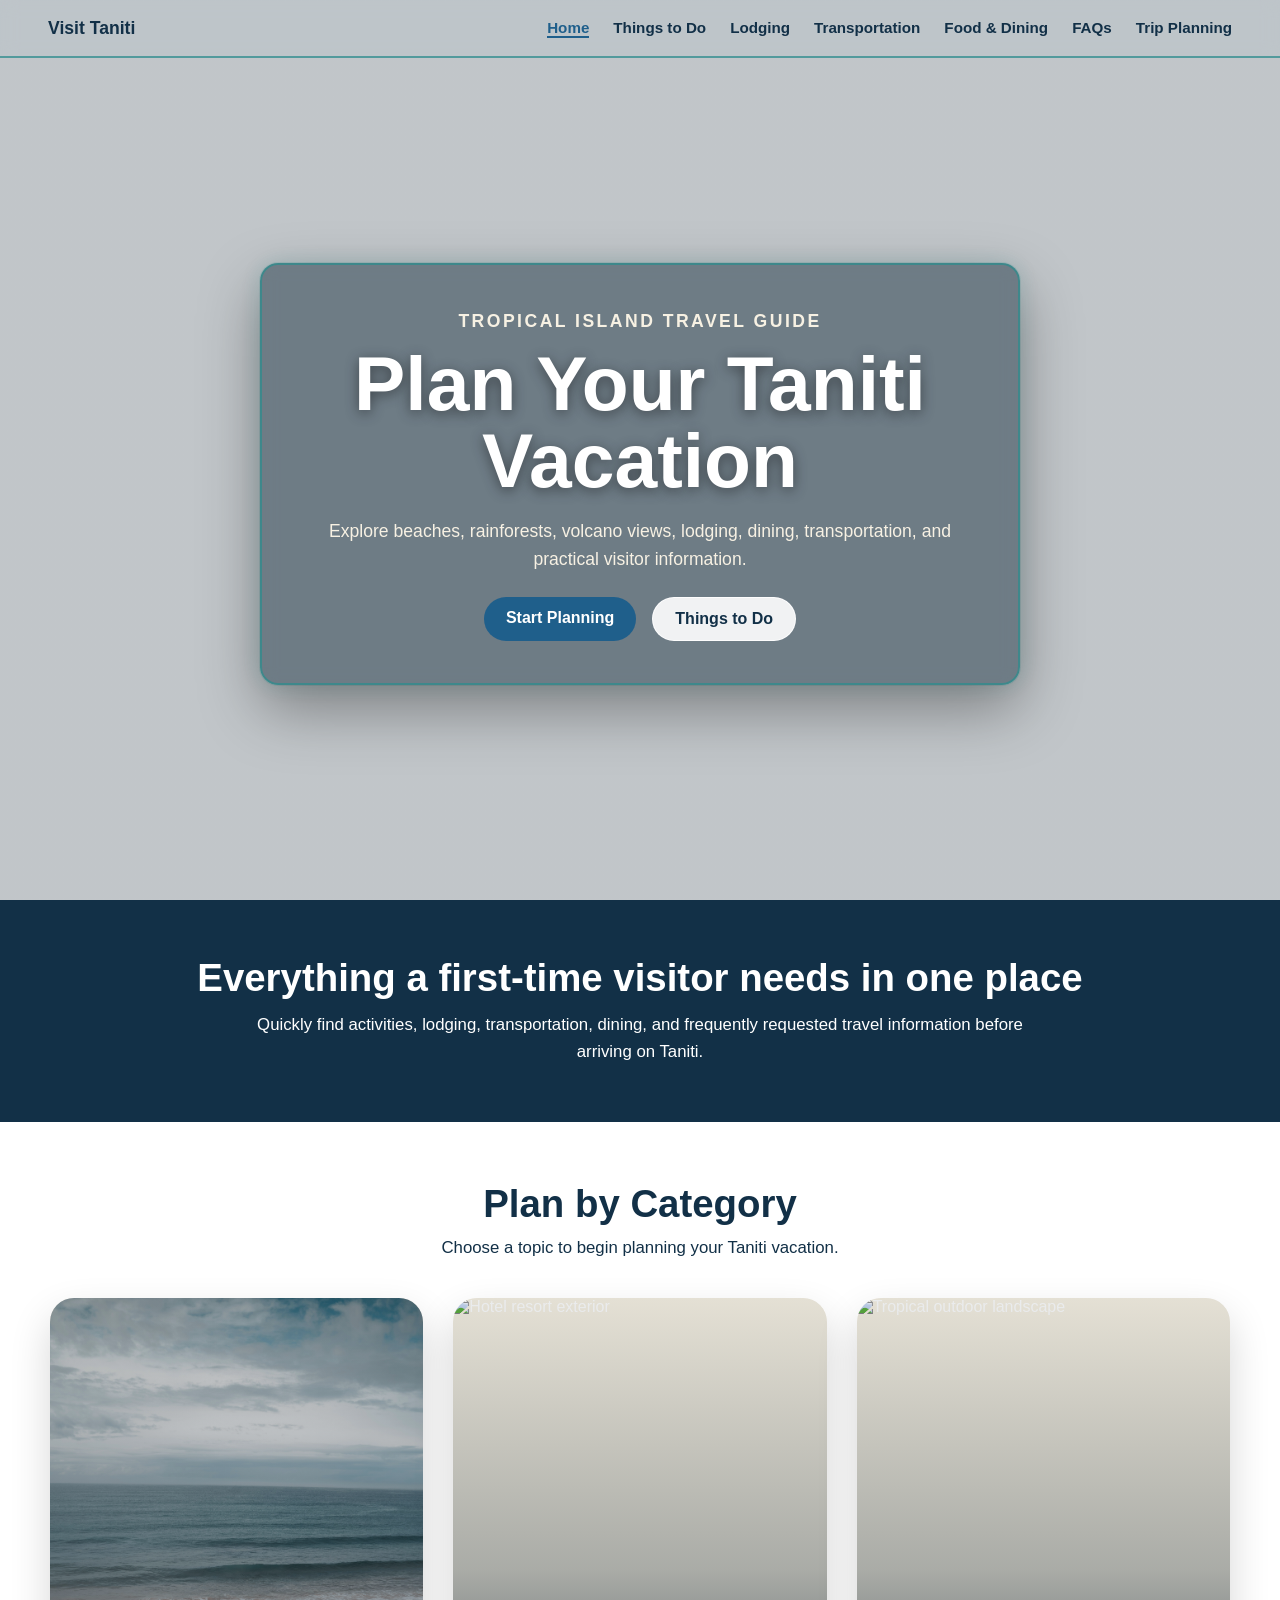
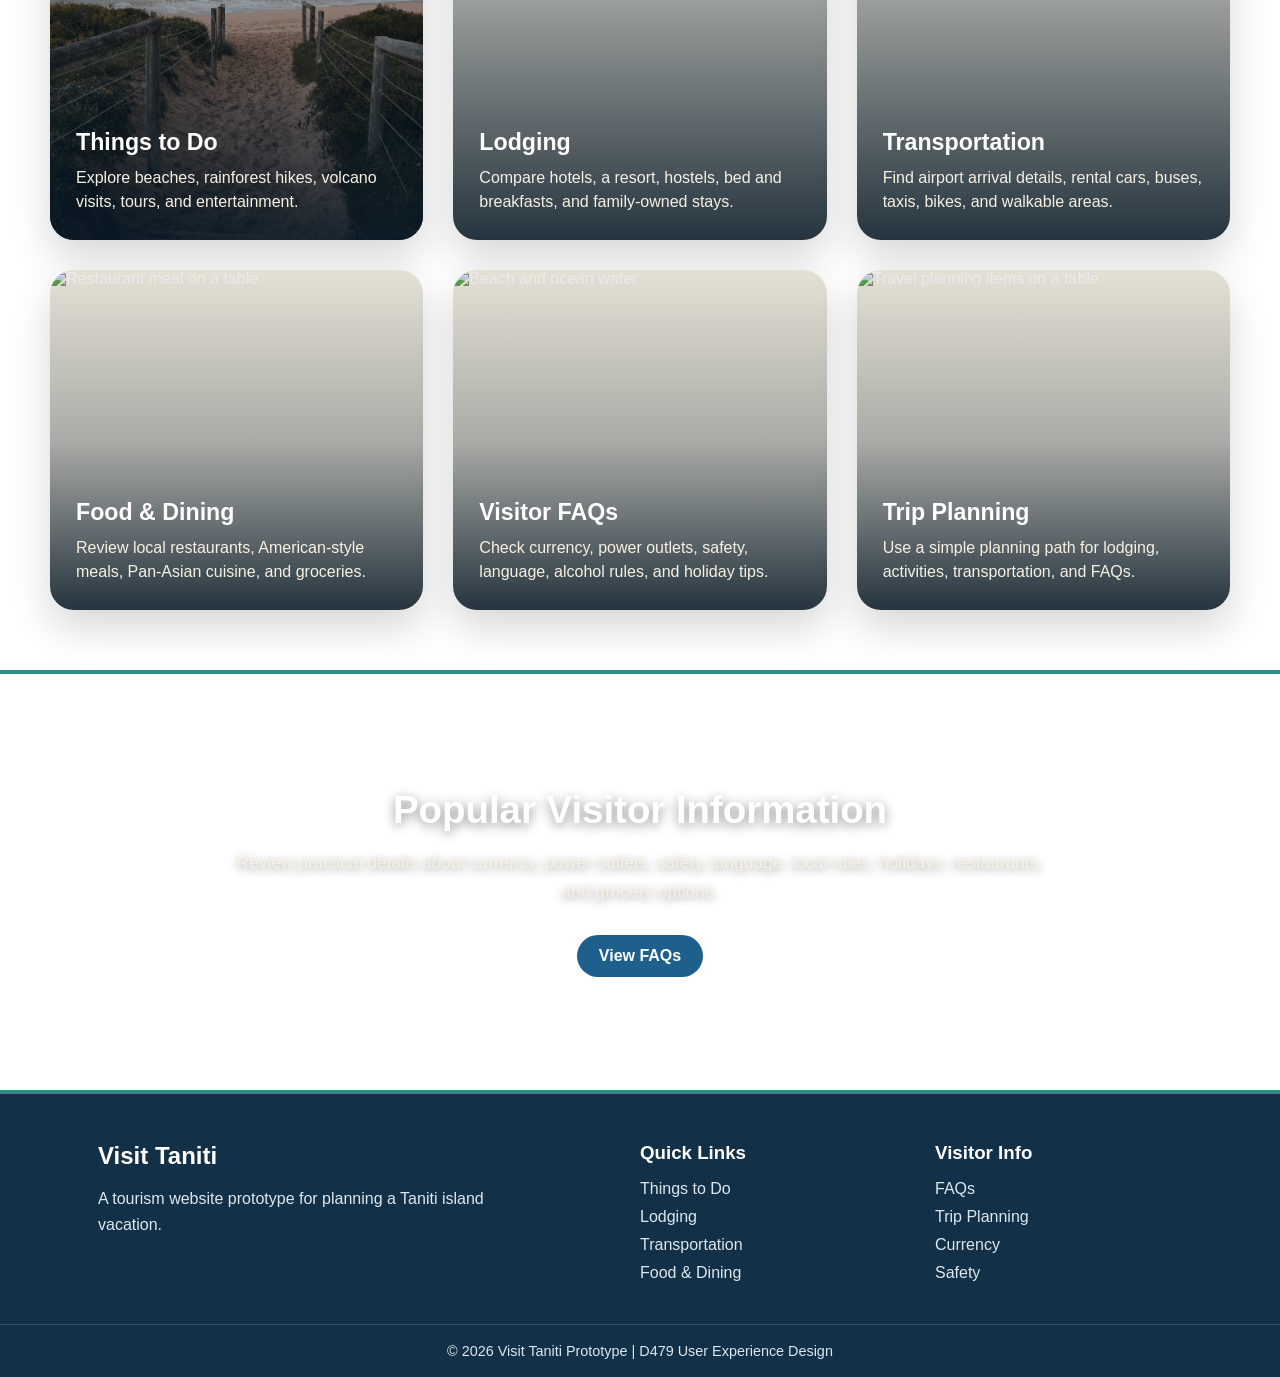
==== index.html @ fb41e82b "Build Taniti homepage prototype" ====
<!DOCTYPE html>
<html lang="en">
<head>
  <meta charset="UTF-8" />
  <meta name="viewport" content="width=device-width, initial-scale=1.0" />
  <title>Visit Taniti | Plan Your Island Vacation</title>
  <link rel="stylesheet" href="styles.css" />
</head>

<body>
  <header class="site-header">
    <nav class="navbar" aria-label="Main navigation">
      <a class="logo" href="index.html">Visit Taniti</a>

      <ul class="nav-links">
        <li><a class="active" href="index.html">Home</a></li>
        <li><a href="things-to-do.html">Things to Do</a></li>
        <li><a href="lodging.html">Lodging</a></li>
        <li><a href="transportation.html">Transportation</a></li>
        <li><a href="dining.html">Food & Dining</a></li>
        <li><a href="faqs.html">FAQs</a></li>
        <li><a href="plan-trip.html">Trip Planning</a></li>
      </ul>
    </nav>
  </header>

  <main>
    <section class="hero">
      <div class="hero-center">
        <p class="eyebrow">Tropical Island Travel Guide</p>
        <h1>Plan Your Taniti Vacation</h1>
        <p>
          Explore beaches, rainforests, volcano views, lodging, dining,
          transportation, and practical visitor information.
        </p>

        <div class="hero-buttons">
          <a class="btn primary" href="plan-trip.html">Start Planning</a>
          <a class="btn secondary" href="things-to-do.html">Things to Do</a>
        </div>
      </div>
    </section>

    <section class="parallax-bar">
      <h2>Everything a first-time visitor needs in one place</h2>
      <p>
        Quickly find activities, lodging, transportation, dining, and frequently
        requested travel information before arriving on Taniti.
      </p>
    </section>

<section class="card-section">
  <div class="section-heading">
    <h2>Plan by Category</h2>
    <p>Choose a topic to begin planning your Taniti vacation.</p>
  </div>

  <div class="card-grid">
    <a class="image-card" href="things-to-do.html">
      <img src="images/things-to-do.jpg" alt="Tropical outdoor landscape">
      <div class="image-card-content">
        <h3>Things to Do</h3>
        <p>Explore beaches, rainforest hikes, volcano visits, tours, and entertainment.</p>
      </div>
    </a>

    <a class="image-card" href="lodging.html">
      <img src="https://images.unsplash.com/photo-1566073771259-6a8506099945?auto=format&fit=crop&w=900&q=80" alt="Hotel resort exterior">
      <div class="image-card-content">
        <h3>Lodging</h3>
        <p>Compare hotels, a resort, hostels, bed and breakfasts, and family-owned stays.</p>
      </div>
    </a>

    <a class="image-card" href="transportation.html">
      <img src="https://images.unsplash.com/photo-1500530855697-b586d89ba3ee?auto=format&fit=crop&w=900&q=80" alt="Tropical outdoor landscape">
      <div class="image-card-content">
        <h3>Transportation</h3>
        <p>Find airport arrival details, rental cars, buses, taxis, bikes, and walkable areas.</p>
      </div>
    </a>

    <a class="image-card" href="dining.html">
      <img src="https://images.unsplash.com/photo-1504674900247-0877df9cc836?auto=format&fit=crop&w=900&q=80" alt="Restaurant meal on a table">
      <div class="image-card-content">
        <h3>Food & Dining</h3>
        <p>Review local restaurants, American-style meals, Pan-Asian cuisine, and groceries.</p>
      </div>
    </a>

    <a class="image-card" href="faqs.html">
      <img src="https://images.unsplash.com/photo-1507525428034-b723cf961d3e?auto=format&fit=crop&w=900&q=80" alt="Beach and ocean water">
      <div class="image-card-content">
        <h3>Visitor FAQs</h3>
        <p>Check currency, power outlets, safety, language, alcohol rules, and holiday tips.</p>
      </div>
    </a>

    <a class="image-card" href="plan-trip.html">
      <img src="https://images.unsplash.com/photo-1488646953014-85cb44e25828?auto=format&fit=crop&w=900&q=80" alt="Travel planning items on a table">
      <div class="image-card-content">
        <h3>Trip Planning</h3>
        <p>Use a simple planning path for lodging, activities, transportation, and FAQs.</p>
      </div>
    </a>
  </div>
</section>

    <section class="info-strip">
      <h2>Popular Visitor Information</h2>
      <p>
        Review practical details about currency, power outlets, safety, language,
        local rules, holidays, restaurants, and grocery options.
      </p>
      <a class="btn primary" href="faqs.html">View FAQs</a>
    </section>
  </main>

  <footer class="site-footer">
    <div class="footer-grid">
        <div class="footer-brand">
        <h2>Visit Taniti</h2>
        <p>
            A tourism website prototype for planning a Taniti island vacation.
        </p>
        </div>

        <div class="footer-column">
        <h3>Quick Links</h3>
        <a href="things-to-do.html">Things to Do</a>
        <a href="lodging.html">Lodging</a>
        <a href="transportation.html">Transportation</a>
        <a href="dining.html">Food & Dining</a>
        </div>

        <div class="footer-column">
        <h3>Visitor Info</h3>
        <a href="faqs.html">FAQs</a>
        <a href="plan-trip.html">Trip Planning</a>
        <a href="faqs.html#currency">Currency</a>
        <a href="faqs.html#safety">Safety</a>
        </div>
    </div>

    <div class="footer-bottom">
        <p>© 2026 Visit Taniti Prototype | D479 User Experience Design</p>
    </div>
  </footer>
</body>
</html>
---- styles.css ----
* {
  box-sizing: border-box;
}

html,
body {
  margin: 0;
  padding: 0;
  width: 100%;
  min-height: 100%;
  font-family: Arial, Helvetica, sans-serif;
  color: #123047;
}

body {
  overflow-x: hidden;
  background: #ffffff;
}

/* Transparent top header */
.site-header {
  position: fixed;
  top: 0;
  left: 0;
  width: 100%;
  z-index: 1000;
  background: rgba(187, 196, 203, 0.45);
  backdrop-filter: blur(8px);
  border-bottom: 2px solid rgba(46, 140, 140, 0.75);
}

.navbar {
  width: 100%;
  min-height: 56px;
  padding: 0 48px;
  display: flex;
  align-items: center;
  justify-content: space-between;
}

.logo {
  color: #123047;
  font-size: 1.1rem;
  font-weight: 700;
  text-decoration: none;
  white-space: nowrap;
}

.nav-links {
  list-style: none;
  display: flex;
  gap: 24px;
  margin: 0;
  padding: 0;
}

.nav-links a {
  color: #123047;
  text-decoration: none;
  font-size: 0.95rem;
  font-weight: 700;
}

.nav-links a:hover,
.nav-links a.active {
  color: #1f5f8b;
  border-bottom: 2px solid #1f5f8b;
}

/* Full-screen hero area */
.hero {
  min-height: 100vh;
  width: 100%;

  background:
    linear-gradient(rgba(8, 26, 40, 0.25), rgba(8, 26, 40, 0.25)),
    url("images/hero-image.jpg");

  background-size: cover;
  background-position: center center;
  background-repeat: no-repeat;
  background-attachment: fixed;

  display: flex;
  align-items: center;
  justify-content: center;
  padding: 96px 24px 48px;
}

.hero-center {
  max-width: 760px;
  text-align: center;
  padding: 42px;
  background: rgba(10, 34, 52, 0.45);
  border: 2px solid rgba(46, 140, 140, 0.75);
  border-radius: 18px;
  backdrop-filter: blur(8px);
  box-shadow:
    0 24px 60px rgba(0, 0, 0, 0.35),
    0 0 0 1px rgba(46, 140, 140, 0.15),
    0 0 22px rgba(46, 140, 140, 0.18);
}

.hero-center h1 {
  margin: 0 0 16px;
  font-size: clamp(2.4rem, 6vw, 5rem);
  line-height: 1;
  color: #ffffff;
  text-shadow: 0 3px 14px rgba(0, 0, 0, 0.45);
}

.hero-center p {
  font-size: 1.1rem;
  line-height: 1.6;
  color: #f7f1e3;
}

.eyebrow {
  margin: 0 0 10px;
  text-transform: uppercase;
  letter-spacing: 0.14em;
  font-size: 0.8rem;
  font-weight: 700;
  color: #8fd3ff;
}

.hero-buttons {
  display: flex;
  justify-content: center;
  gap: 16px;
  flex-wrap: wrap;
  margin-top: 24px;
}

.btn {
  display: inline-block;
  padding: 12px 22px;
  border-radius: 999px;
  text-decoration: none;
  font-weight: 700;
}

.btn.primary {
  background: #1f5f8b;
  color: #ffffff;
}

.btn.primary:hover {
  background: #2E8C8C;
}

.btn.secondary {
  background: rgba(255, 255, 255, 0.9);
  color: #123047;
  border: 1px solid rgba(255, 255, 255, 0.85);
}

.btn.secondary:hover {
  background: #2E8C8C;
}

/* Gray/parallax-style bar from your wireframe */
.parallax-bar {
  width: 100%;
  padding: 56px 24px;
  text-align: center;
  background: #123047;
  color: #ffffff;
}

.parallax-bar h2 {
  margin: 0 0 12px;
  font-size: clamp(1.6rem, 3vw, 2.4rem);
}

.parallax-bar p {
  max-width: 800px;
  margin: 0 auto;
  font-size: 1.05rem;
  line-height: 1.6;
}

/* Main card section */
.card-section {
  width: 100%;
  padding: 60px 48px;
  background: #ffffff;
}

.section-heading {
  text-align: center;
  margin-bottom: 40px;
}

.section-heading h2 {
  margin: 0 0 12px;
  font-size: clamp(1.8rem, 3vw, 2.6rem);
  color: #123047;
}

.section-heading p {
  margin: 0;
  color: #123047;
  font-size: 1.05rem;
}

.card-grid {
  width: min(1180px, 100%);
  margin: 0 auto;
  display: grid;
  grid-template-columns: repeat(3, 1fr);
  gap: 30px;
}

.image-card {
  min-height: 340px;
  border-radius: 24px;
  overflow: hidden;
  background: #f7f1e3;
  color: #ffffff;
  text-decoration: none;
  position: relative;
  box-shadow: 0 18px 40px rgba(0, 0, 0, 0.16);
  transition: transform 0.2s ease, box-shadow 0.2s ease;
}

.image-card:hover {
  transform: translateY(-6px);
  box-shadow: 0 24px 54px rgba(0, 0, 0, 0.22);
}

.image-card img {
  width: 100%;
  height: 100%;
  min-height: 340px;
  object-fit: cover;
  display: block;
  filter: saturate(0.95);
  transition: transform 0.25s ease;
}

.image-card:hover img {
  transform: scale(1.04);
}

.image-card::after {
  content: "";
  position: absolute;
  inset: 0;
  background: linear-gradient(
    to top,
    rgba(8, 26, 40, 0.88),
    rgba(8, 26, 40, 0.32),
    rgba(8, 26, 40, 0.08)
  );
}

.image-card-content {
  position: absolute;
  left: 0;
  right: 0;
  bottom: 0;
  z-index: 1;
  padding: 26px;
}

.image-card-content h3 {
  margin: 0 0 10px;
  font-size: 1.45rem;
  color: #ffffff;
}

.image-card-content p {
  margin: 0;
  line-height: 1.5;
  color: #f7f1e3;
}

/* Responsive cards */
@media (max-width: 1000px) {
  .card-grid {
    grid-template-columns: repeat(2, 1fr);
  }
}

@media (max-width: 650px) {
  .card-section {
    padding: 64px 22px;
  }

  .card-grid {
    grid-template-columns: 1fr;
  }
}

/* Info strip */
.info-strip {
  width: 100%;
  min-height: 420px;
  padding: 90px 24px;
  text-align: center;
  color: #ffffff;

  background:
    linear-gradient(rgba(8, 26, 40, 0.58), rgba(8, 26, 40, 0.58)),
    url("images/faq-bar.jpg");

  background-size: cover;
  background-position: center 45%;
  background-repeat: no-repeat;
  background-attachment: fixed;

  display: flex;
  flex-direction: column;
  align-items: center;
  justify-content: center;

  border-top: 4px solid #2e8c8c;
  
}

.info-strip h2 {
  margin: 0 0 16px;
  font-size: clamp(1.8rem, 3vw, 2.8rem);
  color: #ffffff;
  text-shadow: 0 3px 12px rgba(0, 0, 0, 0.45);
}

.info-strip p {
  max-width: 820px;
  margin: 0 auto 28px;
  line-height: 1.7;
  font-size: 1.08rem;
  color: #f7f1e3;
  text-shadow: 0 2px 10px rgba(0, 0, 0, 0.45);
}

/* Footer */
.site-footer {
  width: 100%;
  background: #123047;
  color: #f7f1e3;
  border-top: 4px solid #2e8c8c;
}

.footer-grid {
  width: min(1180px, 100%);
  margin: 0 auto;
  padding: 48px 48px 32px;
  display: grid;
  grid-template-columns: 2fr 1fr 1fr;
  gap: 48px;
}

.footer-brand h2,
.footer-column h3 {
  margin: 0 0 16px;
  color: #ffffff;
}

.footer-brand p {
  max-width: 420px;
  margin: 0;
  line-height: 1.6;
  color: #dce8ee;
}

.footer-column a {
  display: block;
  color: #dce8ee;
  text-decoration: none;
  margin-bottom: 10px;
}

.footer-column a:hover {
  color: #8fd3ff;
  text-decoration: underline;
}

.footer-bottom {
  border-top: 1px solid rgba(255, 255, 255, 0.16);
  padding: 18px 48px;
  text-align: center;
}

.footer-bottom p {
  margin: 0;
  color: #dce8ee;
  font-size: 0.9rem;
}

@media (max-width: 850px) {
  .footer-grid {
    grid-template-columns: 1fr;
    padding: 40px 24px 28px;
    gap: 28px;
  }

  .footer-bottom {
    padding: 18px 24px;
  }
}

/* Responsive scaling */
@media (max-width: 850px) {
  .navbar {
    padding: 0 20px;
    align-items: flex-start;
    flex-direction: column;
    gap: 8px;
    padding-top: 12px;
    padding-bottom: 12px;
  }
@media (max-width: 850px) {
  .info-strip {
    background-attachment: scroll;
    min-height: 320px;
    padding: 72px 22px;
  }
}

  .nav-links {
    flex-wrap: wrap;
    gap: 12px 18px;
  }

  .card-grid,
  .site-footer {
    grid-template-columns: 1fr;
  }

  .hero {
    background-attachment: scroll;
  }
}
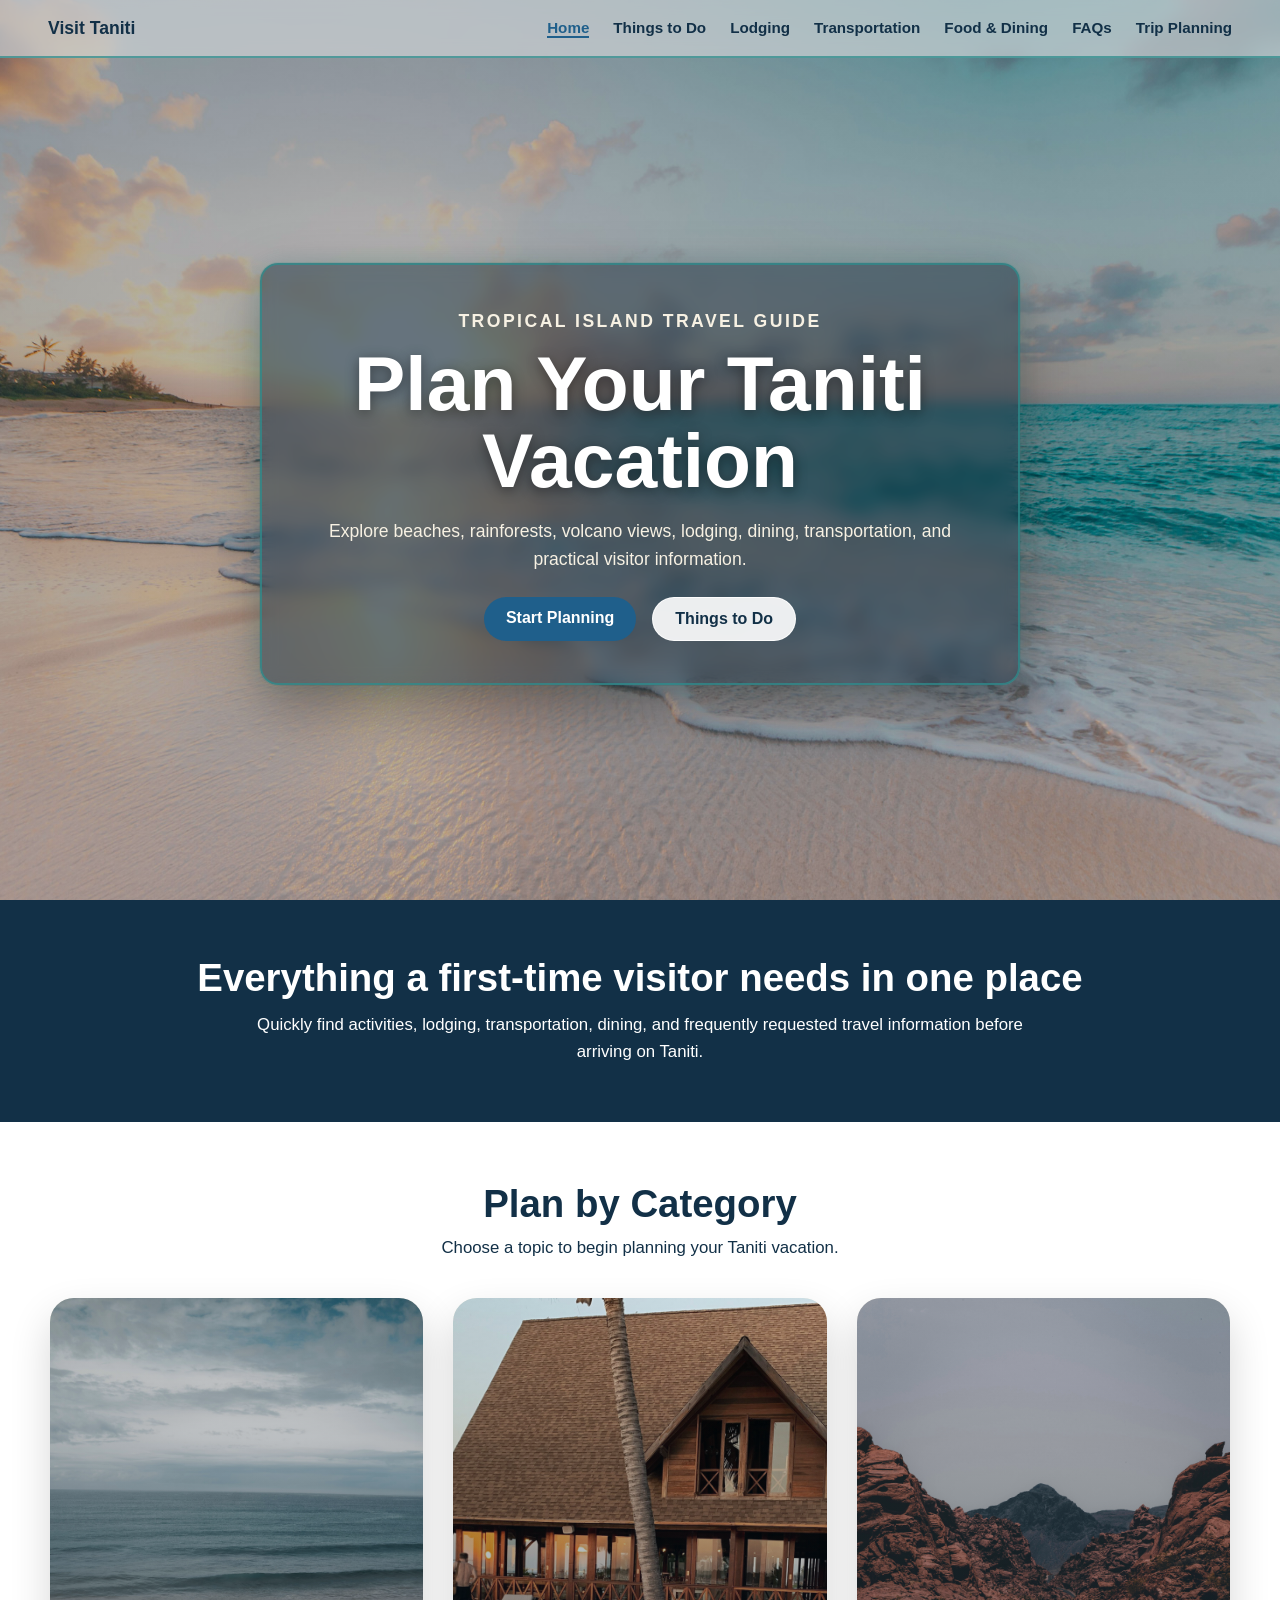
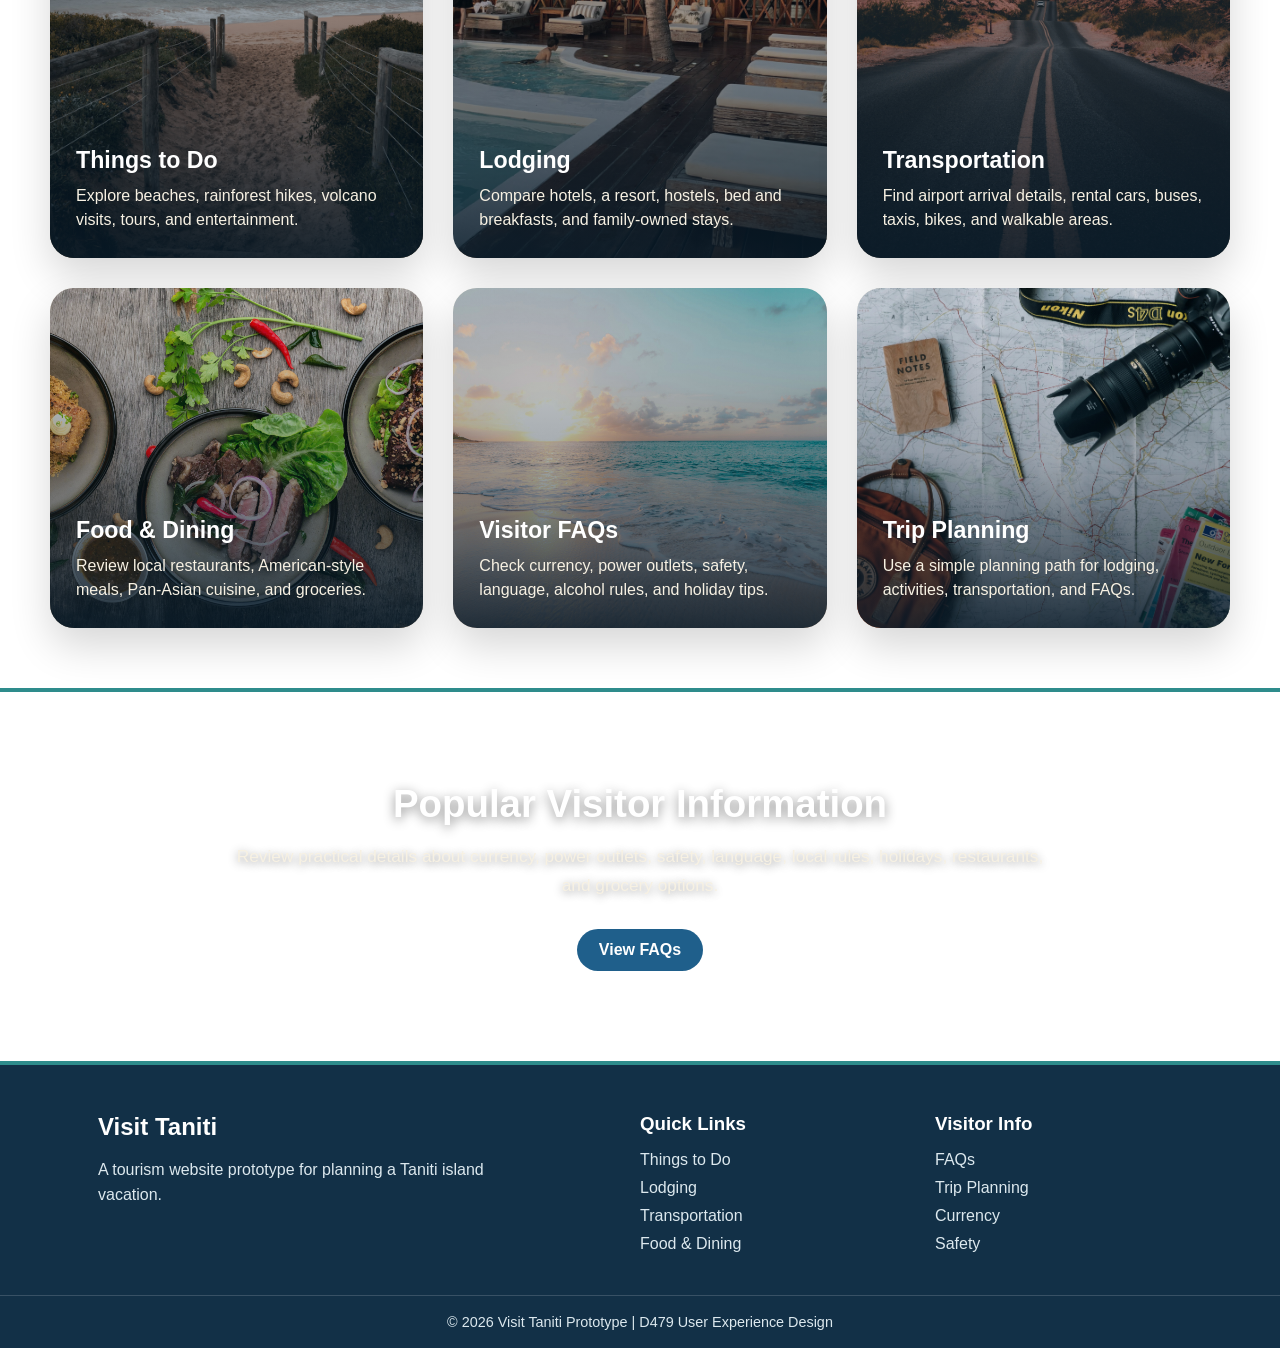
==== commit 9a40c233: "Change home page images from links to local jpg" ====
--- a/index.html
+++ b/index.html
@@ -65,7 +65,7 @@
     </a>
 
     <a class="image-card" href="lodging.html">
-      <img src="https://images.unsplash.com/photo-1566073771259-6a8506099945?auto=format&fit=crop&w=900&q=80" alt="Hotel resort exterior">
+      <img src="images/card-lodging.jpg">
       <div class="image-card-content">
         <h3>Lodging</h3>
         <p>Compare hotels, a resort, hostels, bed and breakfasts, and family-owned stays.</p>
@@ -73,7 +73,7 @@
     </a>
 
     <a class="image-card" href="transportation.html">
-      <img src="https://images.unsplash.com/photo-1500530855697-b586d89ba3ee?auto=format&fit=crop&w=900&q=80" alt="Tropical outdoor landscape">
+      <img src="images/card-transportation.jpg">
       <div class="image-card-content">
         <h3>Transportation</h3>
         <p>Find airport arrival details, rental cars, buses, taxis, bikes, and walkable areas.</p>
@@ -81,7 +81,7 @@
     </a>
 
     <a class="image-card" href="dining.html">
-      <img src="https://images.unsplash.com/photo-1504674900247-0877df9cc836?auto=format&fit=crop&w=900&q=80" alt="Restaurant meal on a table">
+      <img src="images/card-dining.jpg">
       <div class="image-card-content">
         <h3>Food & Dining</h3>
         <p>Review local restaurants, American-style meals, Pan-Asian cuisine, and groceries.</p>
@@ -89,7 +89,7 @@
     </a>
 
     <a class="image-card" href="faqs.html">
-      <img src="https://images.unsplash.com/photo-1507525428034-b723cf961d3e?auto=format&fit=crop&w=900&q=80" alt="Beach and ocean water">
+      <img src="images/hero-image.jpg">
       <div class="image-card-content">
         <h3>Visitor FAQs</h3>
         <p>Check currency, power outlets, safety, language, alcohol rules, and holiday tips.</p>
@@ -97,7 +97,7 @@
     </a>
 
     <a class="image-card" href="plan-trip.html">
-      <img src="https://images.unsplash.com/photo-1488646953014-85cb44e25828?auto=format&fit=crop&w=900&q=80" alt="Travel planning items on a table">
+      <img src="images/card-planning.jpg">
       <div class="image-card-content">
         <h3>Trip Planning</h3>
         <p>Use a simple planning path for lodging, activities, transportation, and FAQs.</p>
--- a/styles.css
+++ b/styles.css
@@ -24,7 +24,7 @@
   left: 0;
   width: 100%;
   z-index: 1000;
-  background: rgba(187, 196, 203, 0.45);
+  background: rgba(206, 210, 213, 0.70);
   backdrop-filter: blur(8px);
   border-bottom: 2px solid rgba(46, 140, 140, 0.75);
 }
@@ -44,6 +44,11 @@
   font-weight: 700;
   text-decoration: none;
   white-space: nowrap;
+  transition: color 0.2s ease;
+}
+
+.logo:hover {
+  color: #1f5f8b;
 }
 
 .nav-links {
@@ -296,7 +301,7 @@
 /* Info strip */
 .info-strip {
   width: 100%;
-  min-height: 420px;
+  min-height: 340px;
   padding: 90px 24px;
   text-align: center;
   color: #ffffff;
@@ -432,4 +437,635 @@
   .hero {
     background-attachment: scroll;
   }
+}
+
+/* -----------------------------------
+   Shared interior page hero
+----------------------------------- */
+
+.page-hero {
+  width: 100%;
+  min-height: 58vh;
+  padding: 120px 24px 80px;
+  display: flex;
+  align-items: center;
+  justify-content: center;
+  text-align: center;
+  color: #ffffff;
+}
+
+.faq-hero {
+  background:
+    linear-gradient(rgba(8, 26, 40, 0.55), rgba(8, 26, 40, 0.55)),
+    url("images/faq-bar.jpg");
+  background-size: cover;
+  background-position: center 45%;
+  background-repeat: no-repeat;
+  background-attachment: fixed;
+}
+
+.page-hero-content {
+  max-width: 820px;
+  padding: 36px;
+  background: rgba(10, 34, 52, 0.62);
+  border: 2px solid rgba(46, 140, 140, 0.75);
+  border-radius: 20px;
+  backdrop-filter: blur(8px);
+  box-shadow:
+    0 24px 60px rgba(0, 0, 0, 0.35),
+    0 0 22px rgba(46, 140, 140, 0.18);
+}
+
+.page-hero-content h1 {
+  margin: 0 0 16px;
+  font-size: clamp(2.4rem, 6vw, 4.5rem);
+  line-height: 1;
+  color: #ffffff;
+  text-shadow: 0 3px 14px rgba(0, 0, 0, 0.45);
+}
+
+.page-hero-content p {
+  margin: 0;
+  font-size: 1.1rem;
+  line-height: 1.7;
+  color: #f7f1e3;
+}
+
+/* -----------------------------------
+   FAQ accordion section
+----------------------------------- */
+
+.faq-section {
+  width: 100%;
+  padding: 80px 24px;
+  background: #ffffff;
+}
+
+.faq-list {
+  width: min(920px, 100%);
+  margin: 0 auto;
+  display: grid;
+  gap: 18px;
+}
+
+.faq-item {
+  border: 1px solid rgba(18, 48, 71, 0.16);
+  border-radius: 18px;
+  overflow: hidden;
+  background: #f7f1e3;
+  box-shadow: 0 12px 28px rgba(0, 0, 0, 0.07);
+}
+
+.faq-question {
+  width: 100%;
+  padding: 22px 24px;
+  border: none;
+  background: #ffffff;
+  color: #123047;
+  font-size: 1.05rem;
+  font-weight: 700;
+  font-family: inherit;
+  text-align: left;
+  cursor: pointer;
+  display: flex;
+  align-items: center;
+  justify-content: space-between;
+  gap: 16px;
+}
+
+.faq-question span {
+  width: 30px;
+  height: 30px;
+  border-radius: 50%;
+  background: #2e8c8c;
+  color: #ffffff;
+  font-size: 1.3rem;
+  line-height: 30px;
+  text-align: center;
+  flex-shrink: 0;
+}
+
+.faq-question:hover {
+  background: #f3f8f8;
+}
+
+.faq-answer {
+  display: none;
+  padding: 0 24px 24px;
+  background: #ffffff;
+}
+
+.faq-answer p {
+  margin: 0;
+  color: #333333;
+  line-height: 1.7;
+}
+
+.faq-item.open .faq-answer {
+  display: block;
+}
+
+.faq-item.open .faq-question span {
+  background: #1f5f8b;
+}
+
+/* -----------------------------------
+   Planning CTA
+----------------------------------- */
+
+.planning-cta {
+  width: 100%;
+  padding: 64px 48px;
+  background: #f7f1e3;
+}
+
+.wide-container {
+  width: min(1180px, 100%);
+  margin: 0 auto;
+}
+
+.cta-content {
+  display: flex;
+  align-items: center;
+  justify-content: space-between;
+  gap: 32px;
+}
+
+.cta-content h2 {
+  margin: 0 0 10px;
+  color: #123047;
+  font-size: clamp(1.8rem, 3vw, 2.6rem);
+}
+
+.cta-content p {
+  max-width: 720px;
+  margin: 0;
+  color: #333333;
+  line-height: 1.6;
+}
+
+/* -----------------------------------
+    Responsive FAQ page
+----------------------------------- */
+
+@media (max-width: 850px) {
+  .page-hero {
+    min-height: 52vh;
+    padding: 120px 20px 64px;
+  }
+
+  .faq-hero {
+    background-attachment: scroll;
+  }
+
+  .page-hero-content {
+    padding: 28px;
+  }
+
+  .faq-section {
+    padding: 64px 20px;
+  }
+
+  .faq-question {
+    padding: 20px;
+    font-size: 1rem;
+  }
+
+  .faq-answer {
+    padding: 0 20px 22px;
+  }
+
+  .planning-cta {
+    padding: 56px 24px;
+  }
+
+  .cta-content {
+    align-items: flex-start;
+    flex-direction: column;
+  }
+}
+
+/* -----------------------------------
+   Transportation page
+----------------------------------- */
+
+.transportation-hero {
+  background:
+    linear-gradient(rgba(8, 26, 40, 0.35), rgba(8, 26, 40, 0.35)),
+    url("images/transportation.jpg");
+  background-size: cover;
+  background-position: center;
+  background-repeat: no-repeat;
+  background-attachment: fixed;
+}
+
+.content-section {
+  width: 100%;
+  padding: 80px 48px;
+  background: #ffffff;
+}
+
+.transport-grid {
+  width: min(1180px, 100%);
+  margin: 0 auto;
+  display: grid;
+  grid-template-columns: repeat(3, 1fr);
+  gap: 28px;
+}
+
+.detail-card {
+  min-height: 260px;
+  padding: 30px;
+  border-radius: 24px;
+  background: #f7f1e3;
+  color: #123047;
+  box-shadow: 0 16px 36px rgba(0, 0, 0, 0.09);
+  border: 1px solid rgba(18, 48, 71, 0.08);
+}
+
+.detail-card h3 {
+  margin: 12px 0 12px;
+  color: #1f5f8b;
+  font-size: 1.35rem;
+}
+
+.detail-card p {
+  margin: 0;
+  color: #333333;
+  line-height: 1.65;
+}
+
+.detail-icon {
+  font-size: 2rem;
+}
+
+.highlight-card {
+  border: 2px solid rgba(46, 140, 140, 0.75);
+  background: #f3fbfb;
+}
+
+.split-info-section {
+  width: 100%;
+  padding: 80px 38px;
+  background:
+    linear-gradient(rgba(8, 26, 40, 0.35), rgba(8, 26, 40, 0.35)),
+    url("images/transportation.jpg");
+  background-size: cover;
+  background-position: center bottom;
+  background-repeat: no-repeat;
+  background-attachment: fixed;
+  color: #ffffff;
+}
+
+.split-info-content {
+  width: min(1180px, 100%);
+  margin: 0 auto;
+  display: grid;
+  grid-template-columns: 1.4fr 1fr;
+  gap: 40px;
+  align-items: center;
+}
+
+.split-info-content h2 {
+  margin: 0 0 16px;
+  font-size: clamp(2rem, 4vw, 3.3rem);
+  color: #ffffff;
+}
+
+.split-info-content p {
+  color: #f7f1e3;
+  line-height: 1.7;
+  font-size: 1.05rem;
+}
+
+.trip-tip-box {
+  padding: 32px;
+  background: rgba(10, 34, 52, 0.72);
+  border: 2px solid rgba(46, 140, 140, 0.75);
+  border-radius: 22px;
+  backdrop-filter: blur(8px);
+}
+
+.trip-tip-box h3 {
+  margin-top: 0;
+  color: #ffffff;
+}
+
+/* Responsive transportation page */
+@media (max-width: 1000px) {
+  .transport-grid {
+    grid-template-columns: repeat(2, 1fr);
+  }
+
+  .split-info-content {
+    grid-template-columns: 1fr;
+  }
+}
+
+@media (max-width: 650px) {
+  .transportation-hero {
+    background-attachment: scroll;
+  }
+
+  .content-section {
+    padding: 64px 22px;
+  }
+
+  .transport-grid {
+    grid-template-columns: 1fr;
+  }
+
+  .split-info-section {
+    padding: 64px 22px;
+  }
+}
+
+/* -----------------------------------
+   Things to Do page
+----------------------------------- */
+
+.things-hero {
+  background:
+    linear-gradient(rgba(8, 26, 40, 0.35), rgba(8, 26, 40, 0.35)),
+    url("images/activites.jpg");
+  background-size: cover;
+  background-position: center bottom;
+  background-repeat: no-repeat;
+  background-attachment: fixed;
+}
+
+.activity-grid {
+  width: min(1180px, 100%);
+  margin: 0 auto;
+  display: grid;
+  grid-template-columns: repeat(3, 1fr);
+  gap: 28px;
+}
+
+.things-feature {
+  background:
+    linear-gradient(rgba(8, 26, 40, 0.35), rgba(8, 26, 40, 0.35)),
+    url("images/beach-to-do.jpg");
+  background-size: cover;
+  background-position: center;
+  background-repeat: no-repeat;
+  background-attachment: fixed;
+}
+
+/* Responsive Things to Do page */
+@media (max-width: 1000px) {
+  .activity-grid {
+    grid-template-columns: repeat(2, 1fr);
+  }
+}
+
+@media (max-width: 650px) {
+  .things-hero {
+    background-attachment: scroll;
+  }
+
+  .activity-grid {
+    grid-template-columns: 1fr;
+  }
+}
+
+/* -----------------------------------
+   Lodging page
+----------------------------------- */
+
+.lodging-hero {
+  background:
+    linear-gradient(rgba(8, 26, 40, 0.35), rgba(8, 26, 40, 0.35)),
+    url("images/lodging-hero.jpg");
+  background-size: cover;
+  background-position: center;
+  background-repeat: no-repeat;
+  background-attachment: fixed;
+}
+
+.lodging-grid {
+  width: min(1180px, 100%);
+  margin: 0 auto;
+  display: grid;
+  grid-template-columns: repeat(3, 1fr);
+  gap: 28px;
+}
+
+.lodging-feature {
+  background:
+    linear-gradient(rgba(8, 26, 40, 0.35), rgba(8, 26, 40, 0.35)),
+    url("images/lodging.jpg");
+  background-size: cover;
+  background-position: center;
+  background-repeat: no-repeat;
+  background-attachment: fixed;
+}
+
+/* Responsive Lodging page */
+@media (max-width: 1000px) {
+  .lodging-grid {
+    grid-template-columns: repeat(2, 1fr);
+  }
+}
+
+@media (max-width: 650px) {
+  .lodging-hero {
+    background-attachment: scroll;
+  }
+
+  .lodging-grid {
+    grid-template-columns: 1fr;
+  }
+}
+
+/* -----------------------------------
+   Food & Dining page
+----------------------------------- */
+
+.dining-hero {
+  background:
+    linear-gradient(rgba(8, 26, 40, 0.35), rgba(8, 26, 40, 0.35)),
+    url("images/dining.jpg");
+  background-size: cover;
+  background-position: center 60%;
+  background-repeat: no-repeat;
+  background-attachment: fixed;
+}
+
+.dining-grid {
+  width: min(1180px, 100%);
+  margin: 0 auto;
+  display: grid;
+  grid-template-columns: repeat(3, 1fr);
+  gap: 28px;
+}
+
+.dining-feature {
+  background:
+    linear-gradient(rgba(8, 26, 40, 0.35), rgba(8, 26, 40, 0.35)),
+    url("images/dinner.jpg");
+  background-size: cover;
+  background-position: center;
+  background-repeat: no-repeat;
+  background-attachment: fixed;
+}
+
+/* Responsive Food & Dining page */
+@media (max-width: 1000px) {
+  .dining-grid {
+    grid-template-columns: repeat(2, 1fr);
+  }
+}
+
+@media (max-width: 650px) {
+  .dining-hero {
+    background-attachment: scroll;
+  }
+
+  .dining-grid {
+    grid-template-columns: 1fr;
+  }
+}
+
+/* -----------------------------------
+   Trip Planning page
+----------------------------------- */
+
+.plan-hero {
+  background:
+    linear-gradient(rgba(8, 26, 40, 0.55), rgba(8, 26, 40, 0.55)),
+    url("images/planning.jpg");
+  background-size: cover;
+  background-position: center;
+  background-repeat: no-repeat;
+  background-attachment: fixed;
+}
+
+.planning-steps-grid {
+  width: min(1180px, 100%);
+  margin: 0 auto;
+  display: grid;
+  grid-template-columns: repeat(5, 1fr);
+  gap: 22px;
+}
+
+.planning-step-card {
+  min-height: 280px;
+  padding: 26px;
+  border-radius: 24px;
+  background: #f7f1e3;
+  color: #123047;
+  text-decoration: none;
+  border: 2px solid rgba(46, 140, 140, 0.55);
+  box-shadow: 0 16px 36px rgba(0, 0, 0, 0.09);
+  transition: transform 0.2s ease, box-shadow 0.2s ease;
+}
+
+.planning-step-card:hover {
+  transform: translateY(-6px);
+  box-shadow: 0 24px 54px rgba(0, 0, 0, 0.18);
+}
+
+.planning-step-card:hover .step-number {
+  background: #2e8c8c;
+}
+
+.step-number {
+  width: 42px;
+  height: 42px;
+  border-radius: 50%;
+  background: #1f5f8b;
+  color: #ffffff;
+  display: inline-flex;
+  align-items: center;
+  justify-content: center;
+  font-weight: 800;
+  margin-bottom: 16px;
+  transition: background 0.2s ease;
+}
+
+.planning-step-card h3 {
+  margin: 0 0 12px;
+  color: #1f5f8b;
+  font-size: 1.25rem;
+}
+
+.planning-step-card p {
+  margin: 0;
+  color: #333333;
+  line-height: 1.6;
+}
+
+.checklist-section {
+  width: 100%;
+  padding: 80px 48px;
+  background: #f3f8f8;
+}
+
+.checklist-card {
+  width: min(820px, 100%);
+  margin: 0 auto;
+  padding: 34px;
+  border-radius: 24px;
+  background: #ffffff;
+  border: 2px solid rgba(46, 140, 140, 0.55);
+  box-shadow: 0 16px 36px rgba(0, 0, 0, 0.09);
+  display: grid;
+  gap: 18px;
+}
+
+.checklist-card label {
+  display: flex;
+  align-items: center;
+  gap: 14px;
+  color: #123047;
+  font-size: 1.05rem;
+  line-height: 1.5;
+}
+
+.checklist-card input {
+  width: 20px;
+  height: 20px;
+  accent-color: #2e8c8c;
+}
+
+.plan-feature {
+  background:
+    linear-gradient(rgba(8, 26, 40, 0.65), rgba(8, 26, 40, 0.65)),
+    url("images/trip-planning.jpg");
+  background-size: cover;
+  background-position: center;
+  background-repeat: no-repeat;
+  background-attachment: fixed;
+}
+
+/* Responsive Trip Planning page */
+@media (max-width: 1100px) {
+  .planning-steps-grid {
+    grid-template-columns: repeat(3, 1fr);
+  }
+}
+
+@media (max-width: 800px) {
+  .planning-steps-grid {
+    grid-template-columns: repeat(2, 1fr);
+  }
+
+  .checklist-section {
+    padding: 64px 22px;
+  }
+}
+
+@media (max-width: 550px) {
+  .plan-hero {
+    background-attachment: scroll;
+  }
+
+  .planning-steps-grid {
+    grid-template-columns: 1fr;
+  }
+
+  .checklist-card {
+    padding: 26px;
+  }
 }
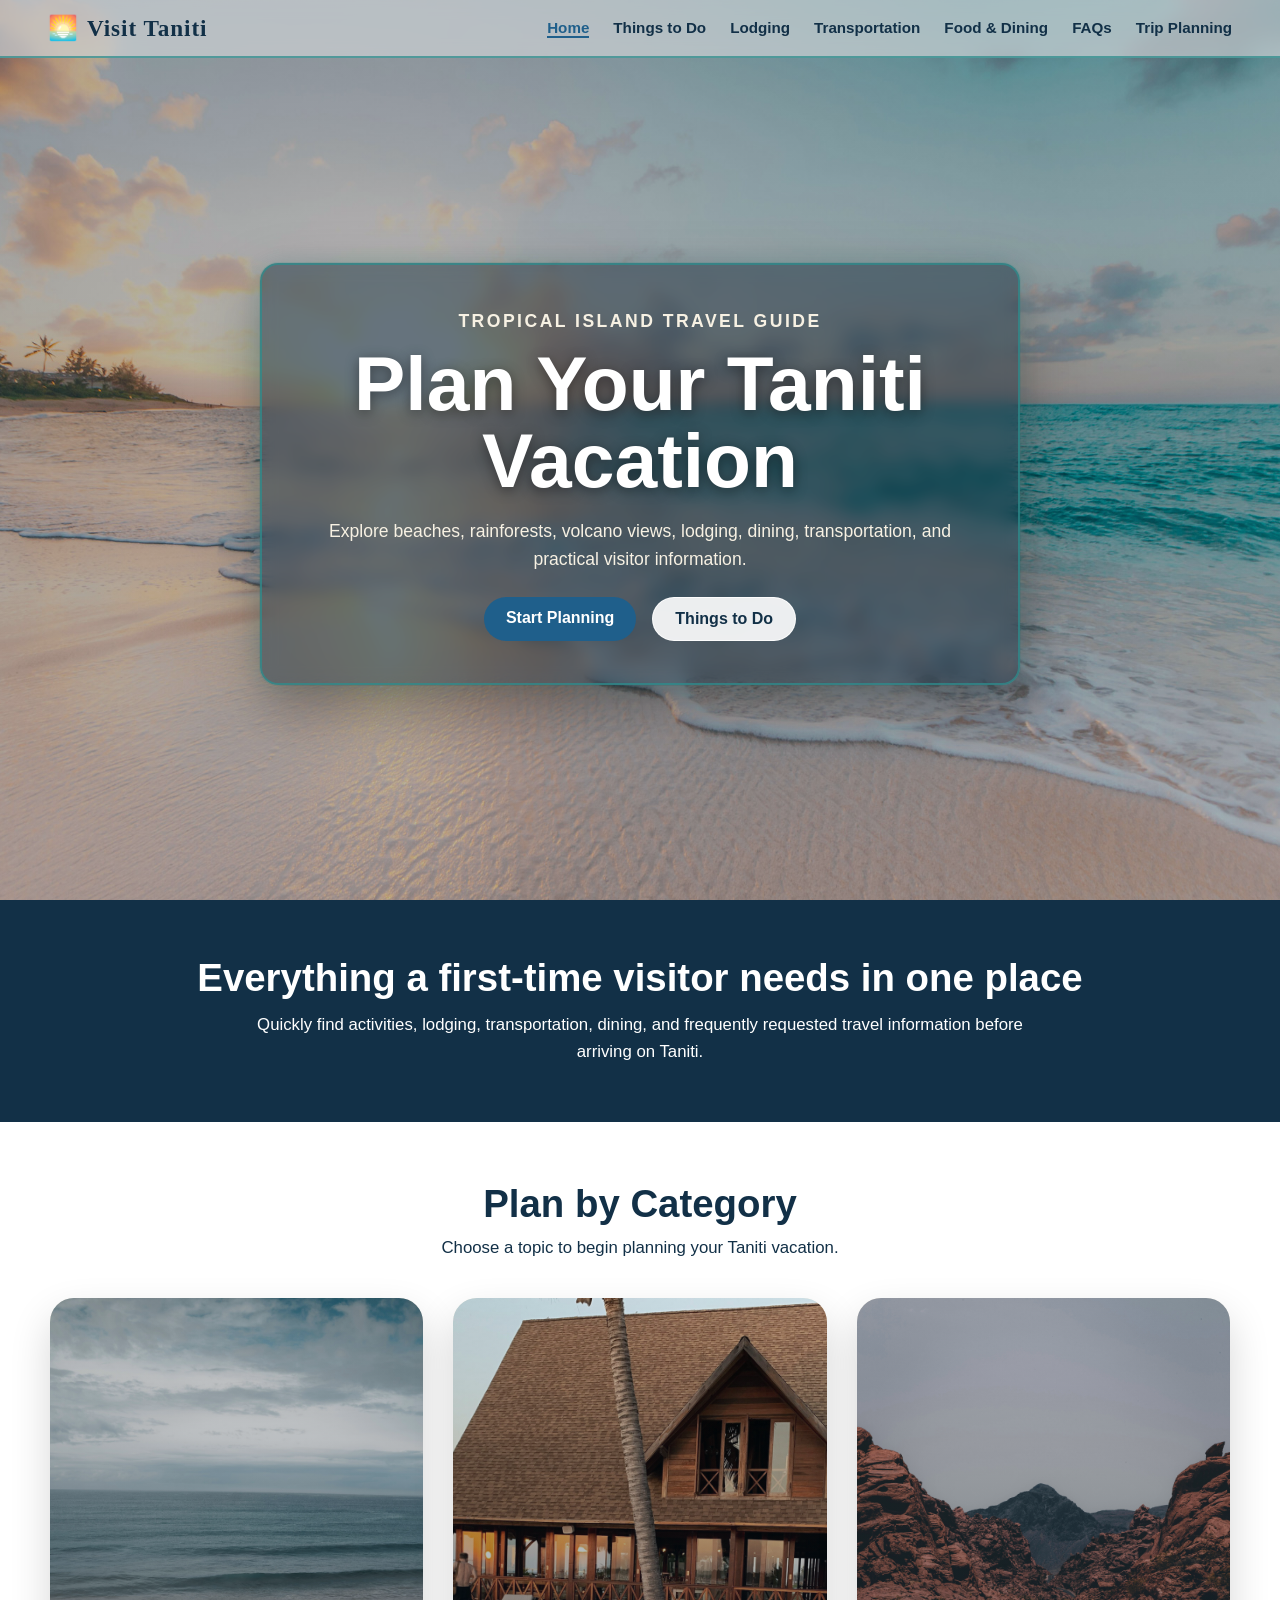
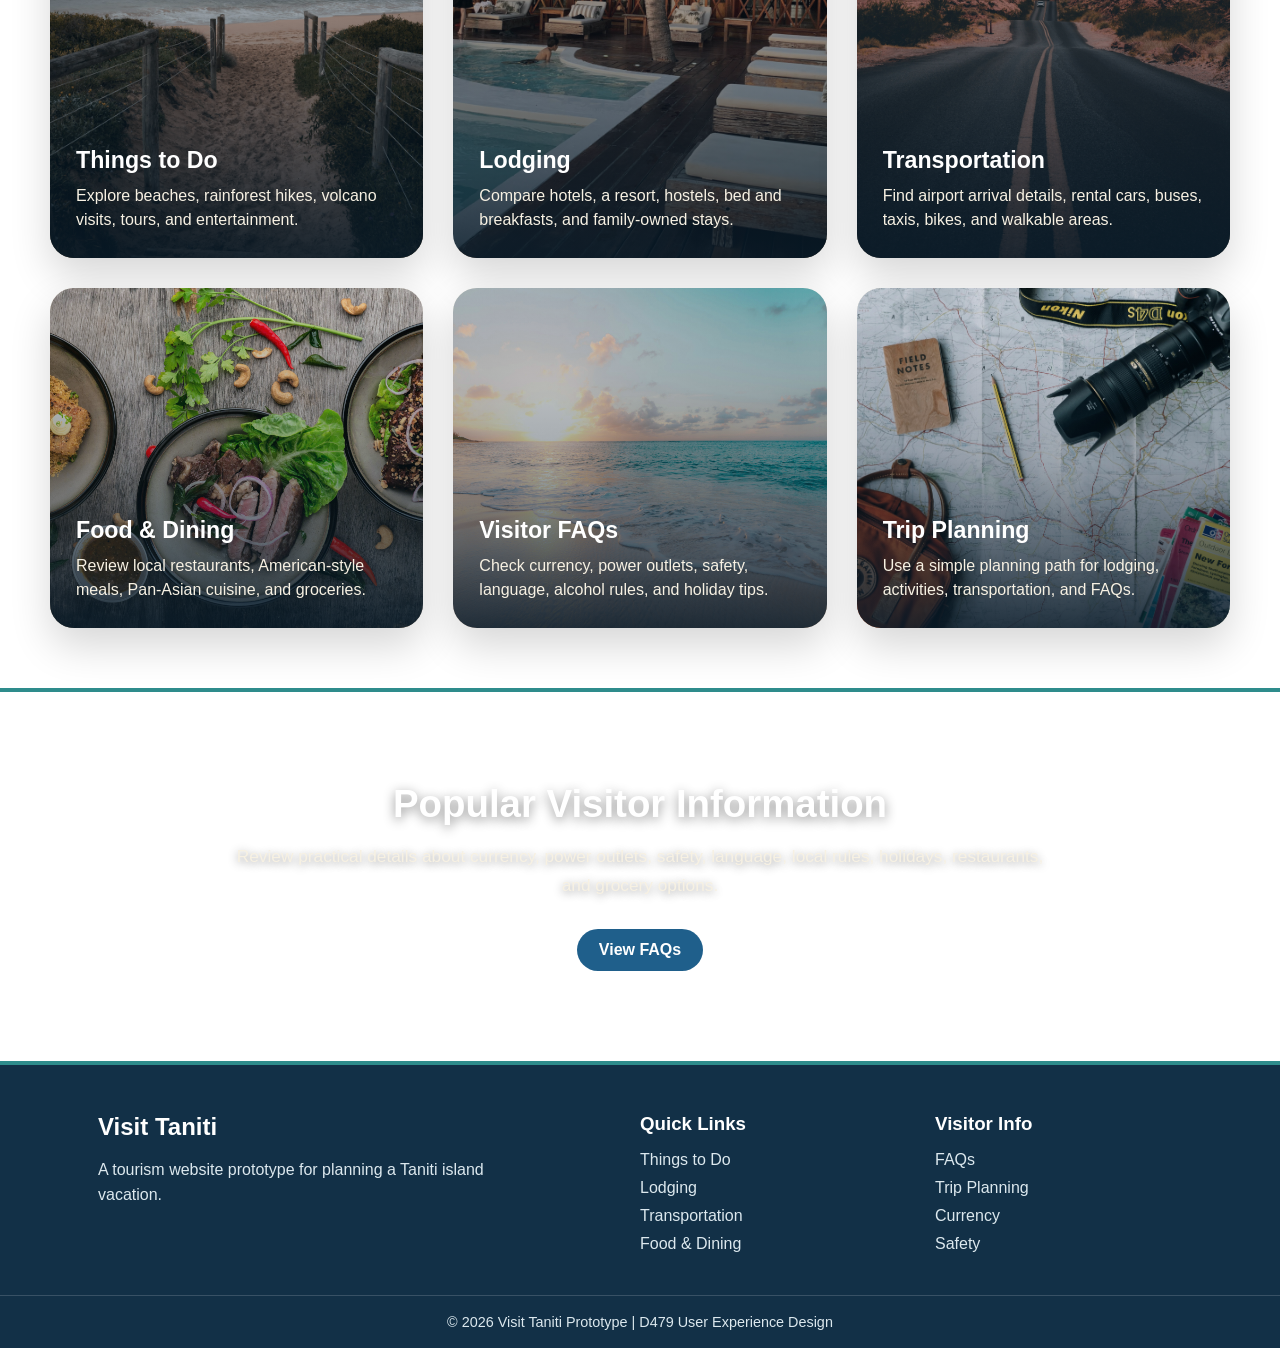
==== commit b12e31b1: "Adjust Visit Taniti and change favicon" ====
--- a/index.html
+++ b/index.html
@@ -4,6 +4,7 @@
   <meta charset="UTF-8" />
   <meta name="viewport" content="width=device-width, initial-scale=1.0" />
   <title>Visit Taniti | Plan Your Island Vacation</title>
+  <link rel="icon" type="image/svg+xml" href="images/favicon.png?v=2">
   <link rel="stylesheet" href="styles.css" />
 </head>
 
--- a/styles.css
+++ b/styles.css
@@ -40,15 +40,26 @@
 
 .logo {
   color: #123047;
-  font-size: 1.1rem;
-  font-weight: 700;
+  font-family: Georgia, "Times New Roman", serif;
+  font-size: 1.45rem;
+  font-weight: 800;
   text-decoration: none;
   white-space: nowrap;
-  transition: color 0.2s ease;
+  letter-spacing: 0.04em;
+  display: inline-flex;
+  align-items: center;
+  gap: 8px;
+  transition: color 0.2s ease, transform 0.2s ease;
+}
+
+.logo::before {
+  content: "🌅";
+  font-size: 1.5rem;
 }
 
 .logo:hover {
   color: #1f5f8b;
+  transform: translateY(-1px);
 }
 
 .nav-links {
